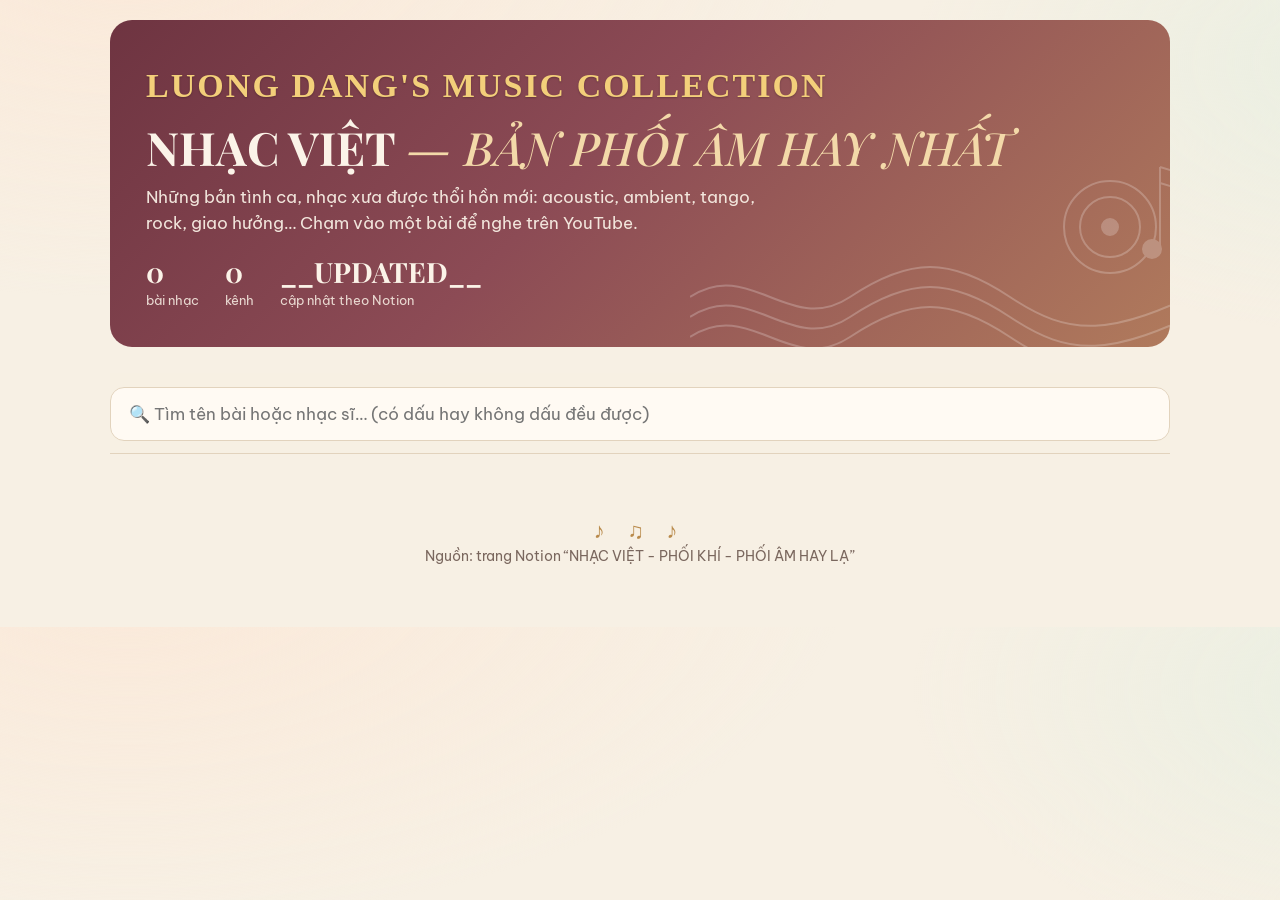
==== _nguon/template.html @ a9cc20d2 "Ổn định trang: lưu bộ dựng trang, chống bộ nhớ đệm cũ, thêm hình xem trước Zalo Co-Authored-By: Clau" ====
<!DOCTYPE html>
<html lang="vi">
<head>
<meta charset="utf-8">
<meta name="viewport" content="width=device-width, initial-scale=1">
<meta http-equiv="Cache-Control" content="no-cache, no-store, must-revalidate">
<meta http-equiv="Pragma" content="no-cache">
<meta http-equiv="Expires" content="0">
<meta name="description" content="Bộ sưu tập nhạc Việt – những bản phối âm hay nhất. Chạm vào bài để nghe trên YouTube.">
<meta property="og:type" content="website">
<meta property="og:url" content="https://luongdang-blog.github.io/">
<meta property="og:title" content="LUONG DANG'S MUSIC COLLECTION – Nhạc Việt, bản phối âm hay nhất">
<meta property="og:description" content="__COUNT__ bài nhạc Việt phối khí, phối âm hay lạ. Chạm vào để nghe trên YouTube.">
<meta property="og:image" content="https://luongdang-blog.github.io/og.jpg?v=__VER__">
<meta property="og:image:width" content="1200">
<meta property="og:image:height" content="630">
<meta name="twitter:card" content="summary_large_image">
<link rel="icon" href="data:image/svg+xml,%3Csvg xmlns='http://www.w3.org/2000/svg' viewBox='0 0 100 100'%3E%3Ctext y='.9em' font-size='90'%3E%F0%9F%8E%B5%3C/text%3E%3C/svg%3E">
<title>Luong Dang's Music Collection – Nhạc Việt, bản phối âm hay nhất</title>
<link rel="preconnect" href="https://fonts.googleapis.com">
<link rel="preconnect" href="https://fonts.gstatic.com" crossorigin>
<link href="https://fonts.googleapis.com/css2?family=Playfair+Display:ital,wght@0,500;0,700;1,500&family=Be+Vietnam+Pro:wght@400;500;600&display=swap" rel="stylesheet">
<style>
  :root{
    --paper:#f7f0e4; --paper2:#efe4d2; --ink:#3b2a26; --muted:#7a675e;
    --wine:#7a3b47; --rose:#c98d83; --gold:#b98a4b; --sage:#7f9077; --line:#e2d3bd;
  }
  *{box-sizing:border-box}
  body{margin:0;background:
      radial-gradient(1200px 600px at 10% -10%, #fbe9d9 0%, transparent 60%),
      radial-gradient(900px 500px at 110% 10%, #e9efe2 0%, transparent 55%),
      var(--paper);
    color:var(--ink);font-family:"Be Vietnam Pro",system-ui,sans-serif;font-size:17px;line-height:1.55}
  .wrap{max-width:1100px;margin:0 auto;padding:0 20px 60px}
  header{position:relative;overflow:hidden;margin:20px 0 26px;border-radius:22px;
    background:linear-gradient(135deg,#6e3441 0%,#8c4b55 45%,#b07a5c 100%);color:#fbf3e8;padding:40px 36px 34px}
  header svg.waves{position:absolute;right:-40px;bottom:-30px;width:520px;opacity:.22}
  .eyebrow{font-family:"Times New Roman",Times,serif;font-weight:700;font-size:clamp(24px,3.6vw,34px);letter-spacing:.06em;color:#f3cf7a;text-shadow:0 1px 2px rgba(0,0,0,.25)}
  h1{font-family:"Playfair Display",Georgia,serif;font-weight:700;font-size:clamp(30px,5vw,46px);line-height:1.15;margin:8px 0 10px}
  h1 em{font-weight:500;color:#f3d9a9}
  .lead{max-width:620px;opacity:.92;margin:0}
  .stats{display:flex;gap:26px;margin-top:22px;flex-wrap:wrap}
  .stat b{font-family:"Playfair Display",serif;font-size:28px;display:block;line-height:1}
  .stat span{font-size:13px;opacity:.85}

  .tools{position:sticky;top:0;z-index:5;background:rgba(247,240,228,.93);backdrop-filter:blur(6px);
    padding:14px 0 12px;margin-bottom:10px;border-bottom:1px solid var(--line)}
  .search{width:100%;padding:13px 18px;border-radius:14px;border:1px solid var(--line);background:#fffaf3;
    font:inherit;color:var(--ink);outline:none}
  .search:focus{border-color:var(--rose);box-shadow:0 0 0 3px rgba(201,141,131,.2)}
  .chips{display:flex;gap:8px;flex-wrap:wrap;margin-top:12px}
  .chip{border:1px solid var(--line);background:#fffaf3;color:var(--ink);border-radius:999px;padding:7px 14px;
    font:inherit;font-size:14.5px;cursor:pointer;display:inline-flex;align-items:center;gap:7px}
  .chip i{width:10px;height:10px;border-radius:50%;display:inline-block}
  .chip small{color:var(--muted)}
  .chip.on{background:var(--wine);border-color:var(--wine);color:#fbf3e8}
  .chip.on small{color:#f1d8c9}

  .grid{display:grid;grid-template-columns:repeat(auto-fill,minmax(320px,1fr));gap:16px;margin-top:18px}
  .card{display:flex;gap:16px;align-items:center;text-decoration:none;color:inherit;background:#fffaf3;
    border:1px solid var(--line);border-radius:18px;padding:16px 18px;transition:transform .15s, box-shadow .15s, border-color .15s}
  .card:hover{transform:translateY(-2px);box-shadow:0 10px 24px -14px rgba(90,45,40,.45);border-color:var(--rose)}
  .disc{flex:0 0 66px;height:66px;position:relative}
  .disc svg{width:66px;height:66px;transition:transform 1.2s}
  .card:hover .disc svg{transform:rotate(200deg)}
  .disc .num{position:absolute;inset:0;display:grid;place-items:center;font-size:12px;font-weight:600;color:#fffaf3}
  .body{min-width:0;flex:1}
  .title{font-family:"Playfair Display",Georgia,serif;font-size:19px;font-weight:700;line-height:1.3;margin:0 0 3px}
  .sub{font-size:14px;color:var(--muted);margin:0 0 7px;overflow:hidden;display:-webkit-box;-webkit-line-clamp:2;-webkit-box-orient:vertical}
  .meta{display:flex;align-items:center;justify-content:space-between;gap:10px}
  .ch{font-size:13px;padding:3px 10px;border-radius:999px;white-space:nowrap;overflow:hidden;text-overflow:ellipsis;max-width:70%}
  .play{font-size:13.5px;font-weight:600;color:var(--wine);white-space:nowrap}
  .card.special{background:linear-gradient(135deg,#fff6ea,#f3e6d3);border-style:dashed;border-color:var(--gold)}
  .empty{text-align:center;color:var(--muted);padding:40px 0;display:none}
  footer{margin-top:40px;text-align:center;color:var(--muted);font-size:13.5px}
  footer .orn{font-family:"Playfair Display",serif;font-size:22px;color:var(--gold);letter-spacing:.4em}
  @media (max-width:520px){header{padding:30px 22px}.grid{grid-template-columns:1fr}}
</style>
</head>
<body>
<div class="wrap">
  <header>
    <svg class="waves" viewBox="0 0 520 220" fill="none" stroke="#fff" stroke-width="2">
      <path d="M0 160 C60 120 100 200 160 160 S260 120 320 160 S420 200 520 150"/>
      <path d="M0 180 C60 140 100 220 160 180 S260 140 320 180 S420 220 520 170"/>
      <path d="M0 140 C60 100 100 180 160 140 S260 100 320 140 S420 180 520 130"/>
      <circle cx="420" cy="70" r="46"/><circle cx="420" cy="70" r="30"/><circle cx="420" cy="70" r="8" fill="#fff"/>
      <path d="M470 10 v80 M470 10 l26 8 v16 l-26 -8"/><circle cx="462" cy="92" r="9" fill="#fff"/>
    </svg>
    <div class="eyebrow">LUONG DANG'S MUSIC COLLECTION</div>
    <h1>NHẠC VIỆT <em>— BẢN PHỐI ÂM HAY NHẤT</em></h1>
    <p class="lead">Những bản tình ca, nhạc xưa được thổi hồn mới: acoustic, ambient, tango, rock, giao hưởng… Chạm vào một bài để nghe trên YouTube.</p>
    <div class="stats">
      <div class="stat"><b id="sCount">0</b><span>bài nhạc</span></div>
      <div class="stat"><b id="sCh">0</b><span>kênh</span></div>
      <div class="stat"><b>__UPDATED__</b><span>cập nhật theo Notion</span></div>
    </div>
  </header>

  <div class="tools">
    <input id="q" class="search" type="search" placeholder="🔍 Tìm tên bài hoặc nhạc sĩ… (có dấu hay không dấu đều được)">
  </div>

  <p id="found" style="margin:12px 4px 0;color:var(--muted);font-size:15px"></p>
  <div id="grid" class="grid"></div>
  <p id="empty" class="empty">Không tìm thấy bài nào phù hợp.</p>

  <footer>
    <div class="orn">♪ ♫ ♪</div>
    Nguồn: trang Notion “NHẠC VIỆT - PHỐI KHÍ - PHỐI ÂM HAY LẠ”
  </footer>
</div>

<script id="songs" type="application/json">__DATA__</script>
<script>
const SONGS = JSON.parse(document.getElementById('songs').textContent);
const PALETTE = ['#7a3b47','#b98a4b','#7f9077','#c98d83','#5f6f8a','#9a6b8c','#a5714f','#6b8a86','#8c7b52','#b46f6f','#6d5a7f','#88936b','#a08470'];
const strip = s => (s||'').normalize('NFD').replace(/[̀-ͯ]/g,'').replace(/đ/g,'d').replace(/Đ/g,'D').toLowerCase();
const esc = s => (s||'').replace(/[&<>"]/g,c=>({'&':'&amp;','<':'&lt;','>':'&gt;','"':'&quot;'}[c]));

const counts = {};
SONGS.forEach(s=>{ if(s.ch) counts[s.ch]=(counts[s.ch]||0)+1; });
const channels = Object.keys(counts).sort((a,b)=>counts[b]-counts[a]);
const color = {}; channels.forEach((c,i)=>color[c]=PALETTE[i%PALETTE.length]);

document.getElementById('sCount').textContent = SONGS.filter(s=>!s.special).length;
document.getElementById('sCh').textContent = channels.length;

let active = 'all';
function renderChips(){
  const el = document.getElementById('chips');
  el.innerHTML = `<button class="chip ${active==='all'?'on':''}" data-c="all">Tất cả <small>${SONGS.length}</small></button>` +
    channels.map(c=>`<button class="chip ${active===c?'on':''}" data-c="${esc(c)}"><i style="background:${color[c]}"></i>${esc(c)} <small>${counts[c]}</small></button>`).join('');
  el.querySelectorAll('.chip').forEach(b=>b.onclick=()=>{active=b.dataset.c;renderChips();render();});
}
function disc(c){
  return `<svg viewBox="0 0 66 66"><circle cx="33" cy="33" r="32" fill="#2f2522"/>
    <circle cx="33" cy="33" r="27" fill="none" stroke="#4a3b36" stroke-width="1"/>
    <circle cx="33" cy="33" r="22" fill="none" stroke="#4a3b36" stroke-width="1"/>
    <path d="M12 22 A24 24 0 0 1 30 9" stroke="rgba(255,255,255,.18)" stroke-width="3" fill="none" stroke-linecap="round"/>
    <circle cx="33" cy="33" r="15" fill="${c}"/><circle cx="33" cy="33" r="2.4" fill="#f7f0e4"/></svg>`;
}
function render(){
  const raw = document.getElementById('q').value;
  const toks = strip(raw).split(/[^a-z0-9]+/).filter(Boolean);
  let list = SONGS;
  if (toks.length){
    const scored = [];
    SONGS.forEach(s=>{
      const tw = strip(s.title).split(/[^a-z0-9]+/).filter(Boolean);
      const aw = tw.concat(strip(s.sub).split(/[^a-z0-9]+/).filter(Boolean));
      const has = (words,t)=>words.some(w=>w.startsWith(t));
      if (!toks.every(t=>has(aw,t))) return;
      const inTitle = toks.every(t=>has(tw,t));
      const phrase = strip(s.title).includes(toks.join(' '));
      scored.push([phrase?0:(inTitle?1:2), s]);
    });
    scored.sort((a,b)=>a[0]-b[0]);
    list = scored.map(x=>x[1]);
  }
  document.getElementById('found').textContent = toks.length ? `Tìm thấy ${list.length} bài` : '';
  document.getElementById('grid').innerHTML = list.map(s=>`
    <a class="card ${s.special?'special':''}" href="${esc(s.url)}" target="_blank" rel="noopener">
      <div class="disc">${disc(color[s.ch]||"#b98a4b")}<div class="num">${s.special?'★':s.n}</div></div>
      <div class="body">
        <p class="title">${esc(s.title)}</p>
        ${s.sub?`<p class="sub">${esc(s.sub)}</p>`:''}
        <div class="meta">${s.ch?`<span class="ch" style="background:${color[s.ch]}22;color:${color[s.ch]}">${esc(s.ch)}</span>`:'<span></span>'}
        <span class="play">${s.special?'Mở kênh ↗':'▶ Nghe'}</span></div>
      </div>
    </a>`).join('');
  document.getElementById('empty').style.display = list.length?'none':'block';
}
['input','keyup','change','compositionend','search'].forEach(ev=>document.getElementById('q').addEventListener(ev, render));
render();
</script>
</body>
</html>
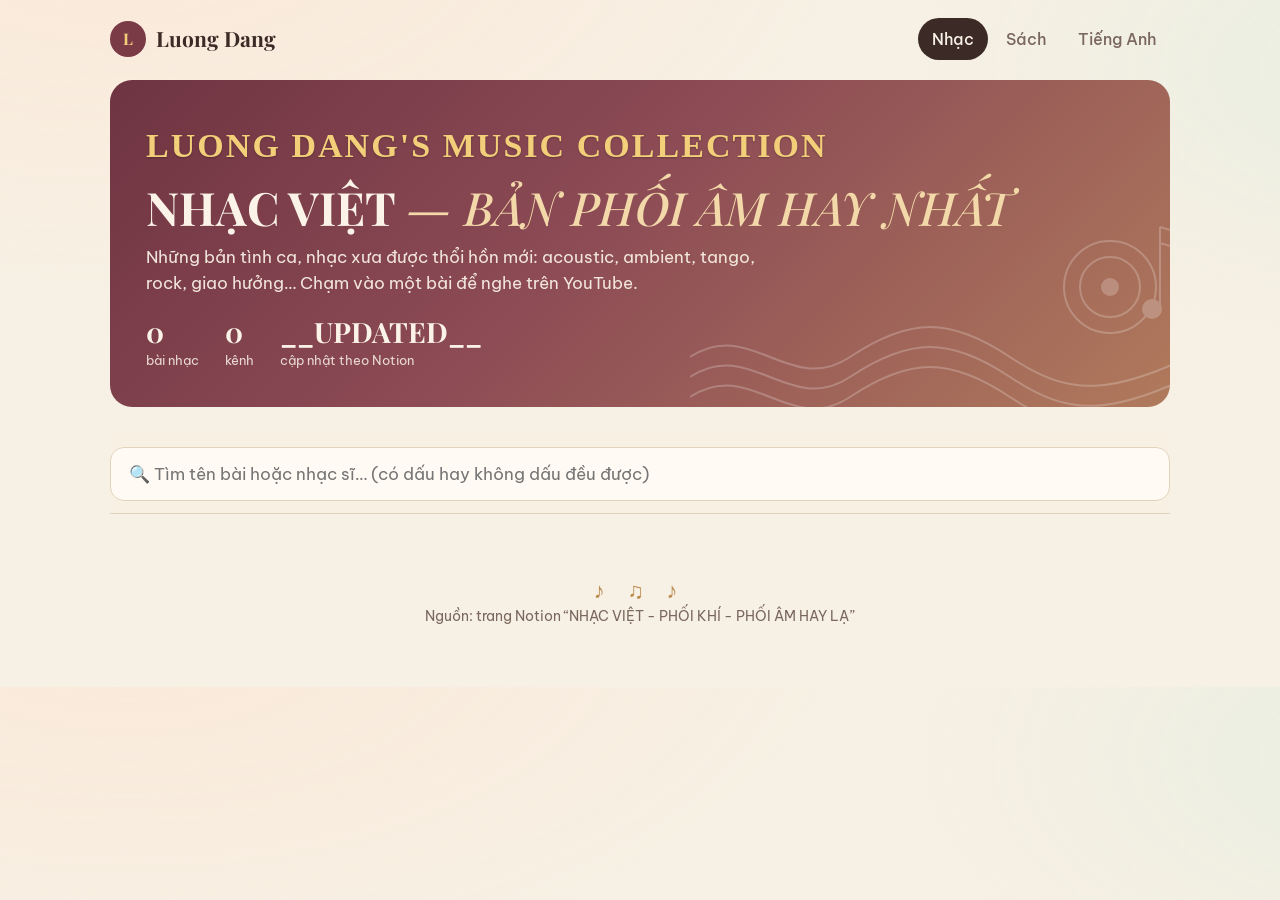
==== commit a0d0ed44: "Chia trang thành 3 mục: Nhạc, Sách, Tiếng Anh - Trang chủ mới dẫn vào 3 mục; trang nhạc chuyển sang " ====
--- a/_nguon/template.html
+++ b/_nguon/template.html
@@ -8,7 +8,7 @@
 <meta http-equiv="Expires" content="0">
 <meta name="description" content="Bộ sưu tập nhạc Việt – những bản phối âm hay nhất. Chạm vào bài để nghe trên YouTube.">
 <meta property="og:type" content="website">
-<meta property="og:url" content="https://luongdang-blog.github.io/">
+<meta property="og:url" content="https://luongdang-blog.github.io/nhac/">
 <meta property="og:title" content="LUONG DANG'S MUSIC COLLECTION – Nhạc Việt, bản phối âm hay nhất">
 <meta property="og:description" content="__COUNT__ bài nhạc Việt phối khí, phối âm hay lạ. Chạm vào để nghe trên YouTube.">
 <meta property="og:image" content="https://luongdang-blog.github.io/og.jpg?v=__VER__">
@@ -75,10 +75,26 @@
   footer{margin-top:40px;text-align:center;color:var(--muted);font-size:13.5px}
   footer .orn{font-family:"Playfair Display",serif;font-size:22px;color:var(--gold);letter-spacing:.4em}
   @media (max-width:520px){header{padding:30px 22px}.grid{grid-template-columns:1fr}}
+  .nav{display:flex;align-items:center;justify-content:space-between;gap:12px 20px;flex-wrap:wrap;padding:18px 0 0}
+  .brand{font:700 21px/1.1 "Playfair Display",Georgia,serif;text-decoration:none;color:var(--ink);display:flex;align-items:center;gap:10px}
+  .brand b{display:grid;place-items:center;width:36px;height:36px;border-radius:50%;background:var(--wine);color:#f3cf7a;font-size:16px}
+  .nav ul{display:flex;gap:4px;list-style:none;margin:0;padding:0;flex-wrap:wrap}
+  .nav li a{display:block;padding:9px 14px;border-radius:999px;text-decoration:none;font-size:15.5px;font-weight:500;color:var(--muted)}
+  .nav li a:hover{background:var(--paper2);color:var(--ink)}
+  .nav li a[aria-current]{background:var(--ink);color:var(--paper)}
+  @media (max-width:600px){.nav ul{width:100%}.nav li{flex:1}.nav li a{text-align:center;padding:9px 8px}}
 </style>
 </head>
 <body>
 <div class="wrap">
+  <nav class="nav">
+    <a class="brand" href="../index.html"><b>L</b>Luong Dang</a>
+    <ul>
+      <li><a href="index.html" aria-current="page">Nhạc</a></li>
+      <li><a href="../sach/index.html">Sách</a></li>
+      <li><a href="../tieng-anh/index.html">Tiếng Anh</a></li>
+    </ul>
+  </nav>
   <header>
     <svg class="waves" viewBox="0 0 520 220" fill="none" stroke="#fff" stroke-width="2">
       <path d="M0 160 C60 120 100 200 160 160 S260 120 320 160 S420 200 520 150"/>
